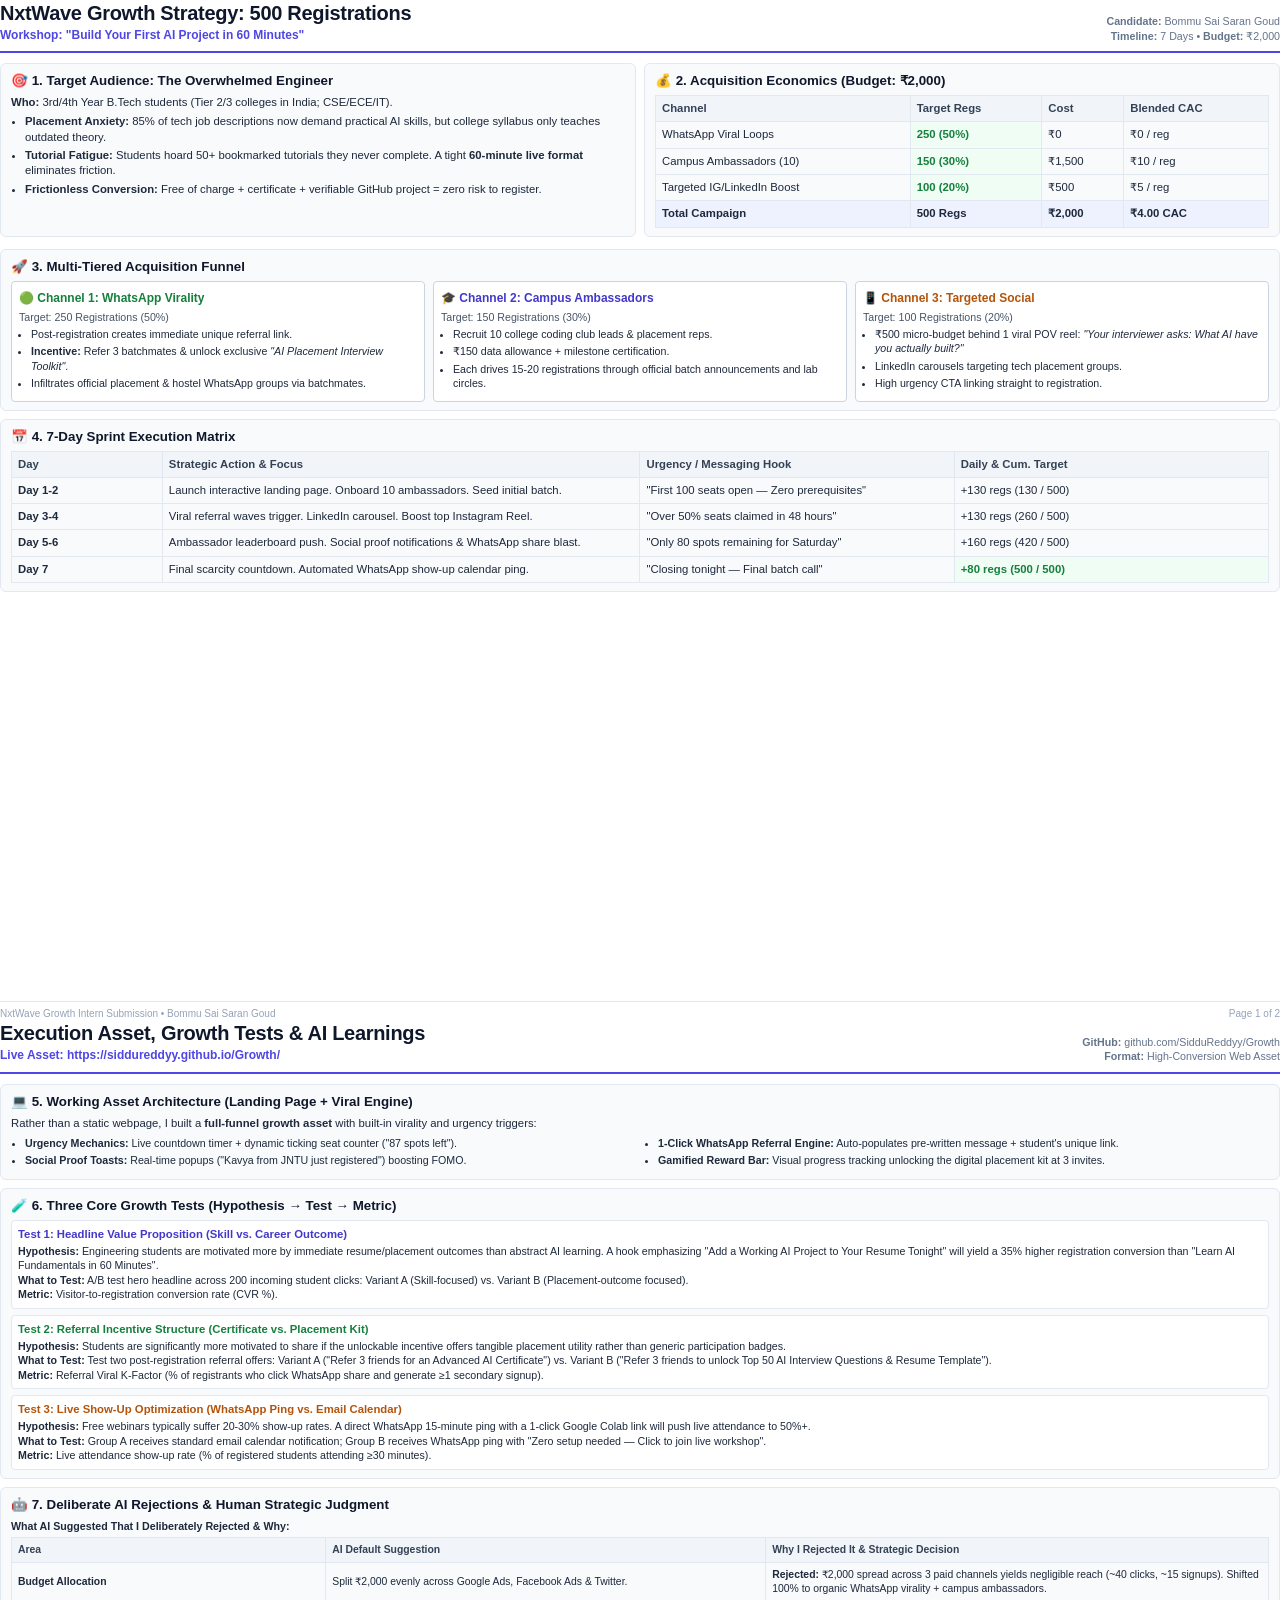
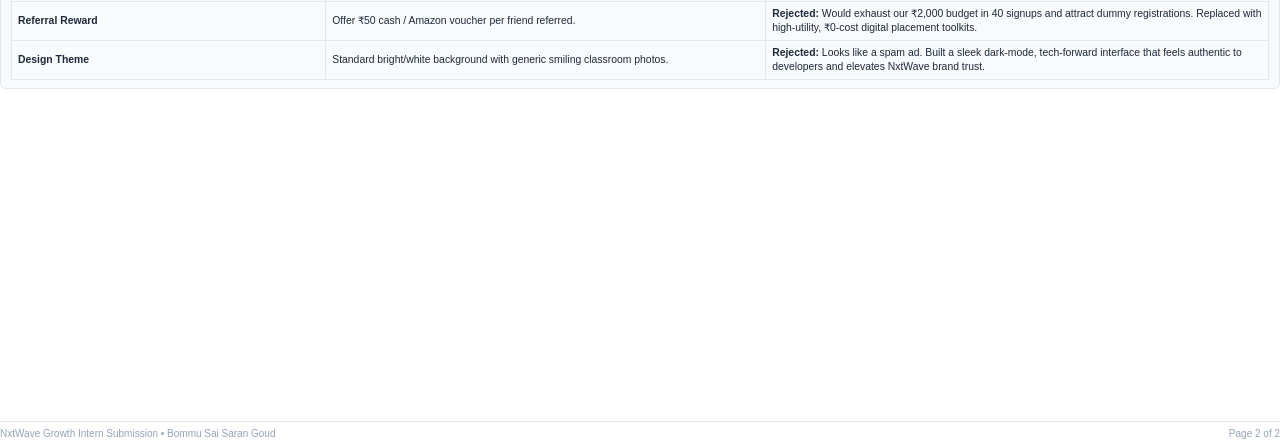
==== submission/growth_plan_print.html @ 1e6e5928 "docs: add 2-page executive Growth Plan PDF" ====
<!DOCTYPE html>
<html lang="en">
<head>
<meta charset="UTF-8">
<title>NxtWave Growth Plan - 500 Registrations in 7 Days</title>
<style>
    @page {
        size: A4 portrait;
        margin: 12mm 14mm 12mm 14mm;
    }
    * {
        box-sizing: border-box;
        margin: 0;
        padding: 0;
        -webkit-print-color-adjust: exact;
        print-color-adjust: exact;
    }
    body {
        font-family: -apple-system, BlinkMacSystemFont, "Segoe UI", Roboto, Helvetica, Arial, sans-serif;
        color: #1e293b;
        background: #ffffff;
        font-size: 10pt;
        line-height: 1.35;
    }
    .page {
        page-break-after: always;
        height: 270mm;
        display: flex;
        flex-direction: column;
        justify-content: space-between;
    }
    .page:last-child {
        page-break-after: avoid;
    }
    .header {
        border-bottom: 2px solid #4f46e5;
        padding-bottom: 8px;
        margin-bottom: 10px;
        display: flex;
        justify-content: space-between;
        align-items: flex-end;
    }
    .header h1 {
        font-size: 15pt;
        color: #0f172a;
        font-weight: 800;
        letter-spacing: -0.3px;
    }
    .header .subtitle {
        font-size: 9pt;
        color: #4f46e5;
        font-weight: 600;
    }
    .header .meta {
        font-size: 8pt;
        color: #64748b;
        text-align: right;
    }
    .badge {
        background: #eef2ff;
        color: #4338ca;
        padding: 2px 7px;
        border-radius: 4px;
        font-size: 8pt;
        font-weight: 700;
        display: inline-block;
    }
    .card {
        background: #f8fafc;
        border: 1px solid #e2e8f0;
        border-radius: 6px;
        padding: 8px 10px;
        margin-bottom: 8px;
    }
    .card-title {
        font-size: 10pt;
        font-weight: 700;
        color: #0f172a;
        margin-bottom: 5px;
        display: flex;
        align-items: center;
        gap: 6px;
    }
    .grid-2 {
        display: grid;
        grid-template-columns: 1fr 1fr;
        gap: 8px;
    }
    .grid-3 {
        display: grid;
        grid-template-columns: 1fr 1fr 1fr;
        gap: 8px;
    }
    table {
        width: 100%;
        border-collapse: collapse;
        font-size: 8.5pt;
        margin-top: 4px;
    }
    th, td {
        padding: 5px 6px;
        border: 1px solid #e2e8f0;
        text-align: left;
    }
    th {
        background: #f1f5f9;
        font-weight: 700;
        color: #334155;
    }
    .highlight-cell {
        background: #f0fdf4;
        font-weight: 700;
        color: #15803d;
    }
    ul {
        margin-left: 14px;
        font-size: 8.5pt;
    }
    li {
        margin-bottom: 3px;
    }
    .metric-pill {
        display: inline-block;
        background: #0f172a;
        color: #ffffff;
        padding: 2px 6px;
        border-radius: 4px;
        font-weight: 700;
        font-size: 7.5pt;
    }
    .footer {
        border-top: 1px solid #e2e8f0;
        padding-top: 5px;
        font-size: 7.5pt;
        color: #94a3b8;
        display: flex;
        justify-content: space-between;
    }
    .quote-box {
        background: #eff6ff;
        border-left: 3px solid #3b82f6;
        padding: 6px 10px;
        font-size: 8.5pt;
        color: #1e3a8a;
        margin: 6px 0;
        font-style: italic;
    }
</style>
</head>
<body>

<!-- PAGE 1: STRATEGY & CHANNELS -->
<div class="page">
    <div>
        <div class="header">
            <div>
                <h1>NxtWave Growth Strategy: 500 Registrations</h1>
                <div class="subtitle">Workshop: "Build Your First AI Project in 60 Minutes"</div>
            </div>
            <div class="meta">
                <div><strong>Candidate:</strong> Bommu Sai Saran Goud</div>
                <div><strong>Timeline:</strong> 7 Days &bull; <strong>Budget:</strong> ₹2,000</div>
            </div>
        </div>

        <div class="grid-2">
            <!-- TARGET AUDIENCE -->
            <div class="card">
                <div class="card-title">🎯 1. Target Audience: The Overwhelmed Engineer</div>
                <p style="font-size: 8.5pt; margin-bottom: 4px;"><strong>Who:</strong> 3rd/4th Year B.Tech students (Tier 2/3 colleges in India; CSE/ECE/IT).</p>
                <ul>
                    <li><strong>Placement Anxiety:</strong> 85% of tech job descriptions now demand practical AI skills, but college syllabus only teaches outdated theory.</li>
                    <li><strong>Tutorial Fatigue:</strong> Students hoard 50+ bookmarked tutorials they never complete. A tight <strong>60-minute live format</strong> eliminates friction.</li>
                    <li><strong>Frictionless Conversion:</strong> Free of charge + certificate + verifiable GitHub project = zero risk to register.</li>
                </ul>
            </div>

            <!-- UNIT ECONOMICS -->
            <div class="card">
                <div class="card-title">💰 2. Acquisition Economics (Budget: ₹2,000)</div>
                <table>
                    <thead>
                        <tr>
                            <th>Channel</th>
                            <th>Target Regs</th>
                            <th>Cost</th>
                            <th>Blended CAC</th>
                        </tr>
                    </thead>
                    <tbody>
                        <tr>
                            <td>WhatsApp Viral Loops</td>
                            <td class="highlight-cell">250 (50%)</td>
                            <td>₹0</td>
                            <td>₹0 / reg</td>
                        </tr>
                        <tr>
                            <td>Campus Ambassadors (10)</td>
                            <td class="highlight-cell">150 (30%)</td>
                            <td>₹1,500</td>
                            <td>₹10 / reg</td>
                        </tr>
                        <tr>
                            <td>Targeted IG/LinkedIn Boost</td>
                            <td class="highlight-cell">100 (20%)</td>
                            <td>₹500</td>
                            <td>₹5 / reg</td>
                        </tr>
                        <tr style="font-weight: 700; background: #eef2ff;">
                            <td>Total Campaign</td>
                            <td>500 Regs</td>
                            <td>₹2,000</td>
                            <td>₹4.00 CAC</td>
                        </tr>
                    </tbody>
                </table>
            </div>
        </div>

        <!-- 3 CHANNELS DEEP DIVE -->
        <div class="card" style="margin-top: 4px;">
            <div class="card-title">🚀 3. Multi-Tiered Acquisition Funnel</div>
            <div class="grid-3">
                <div style="background: #fff; padding: 7px; border: 1px solid #cbd5e1; border-radius: 4px;">
                    <strong style="color: #15803d; font-size: 9pt;">🟢 Channel 1: WhatsApp Virality</strong>
                    <div style="font-size: 8pt; margin: 3px 0; color: #475569;">Target: 250 Registrations (50%)</div>
                    <ul style="font-size: 8pt; margin-left: 12px;">
                        <li>Post-registration creates immediate unique referral link.</li>
                        <li><strong>Incentive:</strong> Refer 3 batchmates & unlock exclusive <em>"AI Placement Interview Toolkit"</em>.</li>
                        <li>Infiltrates official placement & hostel WhatsApp groups via batchmates.</li>
                    </ul>
                </div>
                <div style="background: #fff; padding: 7px; border: 1px solid #cbd5e1; border-radius: 4px;">
                    <strong style="color: #4338ca; font-size: 9pt;">🎓 Channel 2: Campus Ambassadors</strong>
                    <div style="font-size: 8pt; margin: 3px 0; color: #475569;">Target: 150 Registrations (30%)</div>
                    <ul style="font-size: 8pt; margin-left: 12px;">
                        <li>Recruit 10 college coding club leads & placement reps.</li>
                        <li>₹150 data allowance + milestone certification.</li>
                        <li>Each drives 15-20 registrations through official batch announcements and lab circles.</li>
                    </ul>
                </div>
                <div style="background: #fff; padding: 7px; border: 1px solid #cbd5e1; border-radius: 4px;">
                    <strong style="color: #b45309; font-size: 9pt;">📱 Channel 3: Targeted Social</strong>
                    <div style="font-size: 8pt; margin: 3px 0; color: #475569;">Target: 100 Registrations (20%)</div>
                    <ul style="font-size: 8pt; margin-left: 12px;">
                        <li>₹500 micro-budget behind 1 viral POV reel: <em>"Your interviewer asks: What AI have you actually built?"</em></li>
                        <li>LinkedIn carousels targeting tech placement groups.</li>
                        <li>High urgency CTA linking straight to registration.</li>
                    </ul>
                </div>
            </div>
        </div>

        <!-- 7-DAY EXECUTION TIMELINE -->
        <div class="card" style="margin-top: 4px;">
            <div class="card-title">📅 4. 7-Day Sprint Execution Matrix</div>
            <table>
                <thead>
                    <tr>
                        <th style="width: 12%;">Day</th>
                        <th style="width: 38%;">Strategic Action & Focus</th>
                        <th style="width: 25%;">Urgency / Messaging Hook</th>
                        <th style="width: 25%;">Daily & Cum. Target</th>
                    </tr>
                </thead>
                <tbody>
                    <tr>
                        <td><strong>Day 1-2</strong></td>
                        <td>Launch interactive landing page. Onboard 10 ambassadors. Seed initial batch.</td>
                        <td>"First 100 seats open — Zero prerequisites"</td>
                        <td>+130 regs (130 / 500)</td>
                    </tr>
                    <tr>
                        <td><strong>Day 3-4</strong></td>
                        <td>Viral referral waves trigger. LinkedIn carousel. Boost top Instagram Reel.</td>
                        <td>"Over 50% seats claimed in 48 hours"</td>
                        <td>+130 regs (260 / 500)</td>
                    </tr>
                    <tr>
                        <td><strong>Day 5-6</strong></td>
                        <td>Ambassador leaderboard push. Social proof notifications & WhatsApp share blast.</td>
                        <td>"Only 80 spots remaining for Saturday"</td>
                        <td>+160 regs (420 / 500)</td>
                    </tr>
                    <tr>
                        <td><strong>Day 7</strong></td>
                        <td>Final scarcity countdown. Automated WhatsApp show-up calendar ping.</td>
                        <td>"Closing tonight — Final batch call"</td>
                        <td class="highlight-cell">+80 regs (500 / 500)</td>
                    </tr>
                </tbody>
            </table>
        </div>
    </div>

    <div class="footer">
        <span>NxtWave Growth Intern Submission &bull; Bommu Sai Saran Goud</span>
        <span>Page 1 of 2</span>
    </div>
</div>

<!-- PAGE 2: ASSET, 3 TESTS & AI REFLECTION -->
<div class="page">
    <div>
        <div class="header">
            <div>
                <h1>Execution Asset, Growth Tests & AI Learnings</h1>
                <div class="subtitle">Live Asset: https://siddureddyy.github.io/Growth/</div>
            </div>
            <div class="meta">
                <div><strong>GitHub:</strong> github.com/SidduReddyy/Growth</div>
                <div><strong>Format:</strong> High-Conversion Web Asset</div>
            </div>
        </div>

        <!-- WORKING ASSET OVERVIEW -->
        <div class="card">
            <div class="card-title">💻 5. Working Asset Architecture (Landing Page + Viral Engine)</div>
            <p style="font-size: 8.5pt; margin-bottom: 5px;">
                Rather than a static webpage, I built a <strong>full-funnel growth asset</strong> with built-in virality and urgency triggers:
            </p>
            <div class="grid-2">
                <ul style="font-size: 8pt;">
                    <li><strong>Urgency Mechanics:</strong> Live countdown timer + dynamic ticking seat counter ("87 spots left").</li>
                    <li><strong>Social Proof Toasts:</strong> Real-time popups ("Kavya from JNTU just registered") boosting FOMO.</li>
                </ul>
                <ul style="font-size: 8pt;">
                    <li><strong>1-Click WhatsApp Referral Engine:</strong> Auto-populates pre-written message + student's unique link.</li>
                    <li><strong>Gamified Reward Bar:</strong> Visual progress tracking unlocking the digital placement kit at 3 invites.</li>
                </ul>
            </div>
        </div>

        <!-- 3 EXPERIMENTAL TESTS -->
        <div class="card">
            <div class="card-title">🧪 6. Three Core Growth Tests (Hypothesis &rarr; Test &rarr; Metric)</div>
            
            <div style="margin-bottom: 6px; padding: 6px; background: #fff; border: 1px solid #e2e8f0; border-radius: 4px;">
                <div style="font-size: 8.5pt; font-weight: 700; color: #4338ca;">Test 1: Headline Value Proposition (Skill vs. Career Outcome)</div>
                <div style="font-size: 8pt; margin-top: 2px;">
                    <strong>Hypothesis:</strong> Engineering students are motivated more by immediate resume/placement outcomes than abstract AI learning. A hook emphasizing "Add a Working AI Project to Your Resume Tonight" will yield a 35% higher registration conversion than "Learn AI Fundamentals in 60 Minutes".<br>
                    <strong>What to Test:</strong> A/B test hero headline across 200 incoming student clicks: Variant A (Skill-focused) vs. Variant B (Placement-outcome focused).<br>
                    <strong>Metric:</strong> Visitor-to-registration conversion rate (CVR %).
                </div>
            </div>

            <div style="margin-bottom: 6px; padding: 6px; background: #fff; border: 1px solid #e2e8f0; border-radius: 4px;">
                <div style="font-size: 8.5pt; font-weight: 700; color: #15803d;">Test 2: Referral Incentive Structure (Certificate vs. Placement Kit)</div>
                <div style="font-size: 8pt; margin-top: 2px;">
                    <strong>Hypothesis:</strong> Students are significantly more motivated to share if the unlockable incentive offers tangible placement utility rather than generic participation badges.<br>
                    <strong>What to Test:</strong> Test two post-registration referral offers: Variant A ("Refer 3 friends for an Advanced AI Certificate") vs. Variant B ("Refer 3 friends to unlock Top 50 AI Interview Questions & Resume Template").<br>
                    <strong>Metric:</strong> Referral Viral K-Factor (% of registrants who click WhatsApp share and generate &ge;1 secondary signup).
                </div>
            </div>

            <div style="padding: 6px; background: #fff; border: 1px solid #e2e8f0; border-radius: 4px;">
                <div style="font-size: 8.5pt; font-weight: 700; color: #b45309;">Test 3: Live Show-Up Optimization (WhatsApp Ping vs. Email Calendar)</div>
                <div style="font-size: 8pt; margin-top: 2px;">
                    <strong>Hypothesis:</strong> Free webinars typically suffer 20-30% show-up rates. A direct WhatsApp 15-minute ping with a 1-click Google Colab link will push live attendance to 50%+.<br>
                    <strong>What to Test:</strong> Group A receives standard email calendar notification; Group B receives WhatsApp ping with "Zero setup needed &mdash; Click to join live workshop".<br>
                    <strong>Metric:</strong> Live attendance show-up rate (% of registered students attending &ge;30 minutes).
                </div>
            </div>
        </div>

        <!-- AI DELIBERATE REJECTION & LEARNING -->
        <div class="card">
            <div class="card-title">🤖 7. Deliberate AI Rejections & Human Strategic Judgment</div>
            <p style="font-size: 8pt; margin-bottom: 4px;">
                <strong>What AI Suggested That I Deliberately Rejected & Why:</strong>
            </p>
            <table style="font-size: 7.8pt;">
                <thead>
                    <tr>
                        <th style="width: 25%;">Area</th>
                        <th style="width: 35%;">AI Default Suggestion</th>
                        <th style="width: 40%;">Why I Rejected It & Strategic Decision</th>
                    </tr>
                </thead>
                <tbody>
                    <tr>
                        <td><strong>Budget Allocation</strong></td>
                        <td>Split ₹2,000 evenly across Google Ads, Facebook Ads & Twitter.</td>
                        <td><strong>Rejected:</strong> ₹2,000 spread across 3 paid channels yields negligible reach (~40 clicks, ~15 signups). Shifted 100% to organic WhatsApp virality + campus ambassadors.</td>
                    </tr>
                    <tr>
                        <td><strong>Referral Reward</strong></td>
                        <td>Offer ₹50 cash / Amazon voucher per friend referred.</td>
                        <td><strong>Rejected:</strong> Would exhaust our ₹2,000 budget in 40 signups and attract dummy registrations. Replaced with high-utility, ₹0-cost digital placement toolkits.</td>
                    </tr>
                    <tr>
                        <td><strong>Design Theme</strong></td>
                        <td>Standard bright/white background with generic smiling classroom photos.</td>
                        <td><strong>Rejected:</strong> Looks like a spam ad. Built a sleek dark-mode, tech-forward interface that feels authentic to developers and elevates NxtWave brand trust.</td>
                    </tr>
                </tbody>
            </table>
        </div>
    </div>

    <div class="footer">
        <span>NxtWave Growth Intern Submission &bull; Bommu Sai Saran Goud</span>
        <span>Page 2 of 2</span>
    </div>
</div>

</body>
</html>
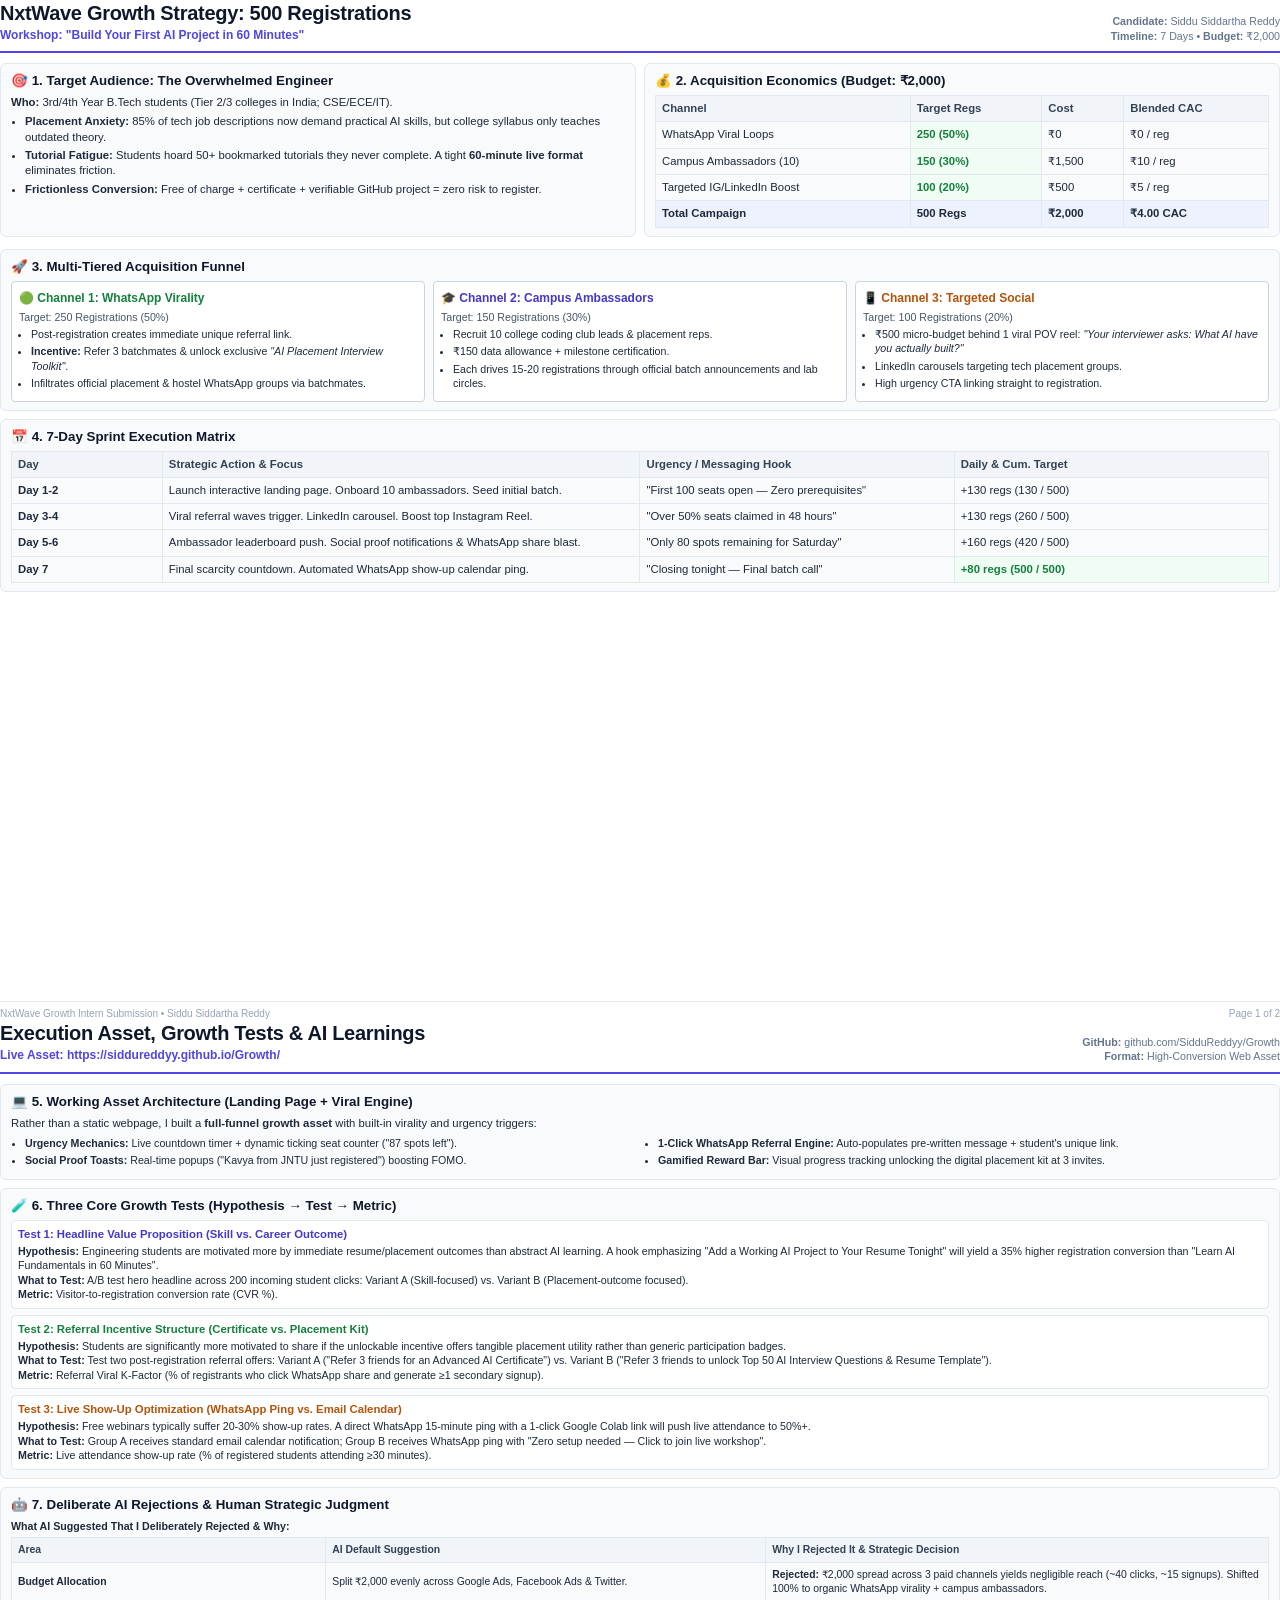
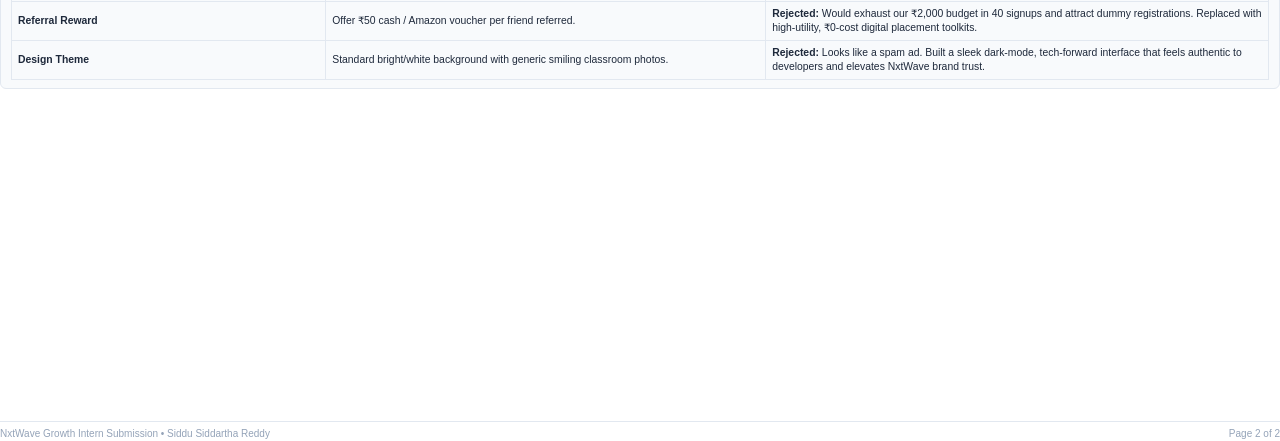
==== commit 07624c11: "feat: complete top 1% overhaul with interactive AI matcher, viral sandbox, 2-page growth PDF, and vi" ====
--- a/submission/growth_plan_print.html
+++ b/submission/growth_plan_print.html
@@ -158,7 +158,7 @@
                 <div class="subtitle">Workshop: "Build Your First AI Project in 60 Minutes"</div>
             </div>
             <div class="meta">
-                <div><strong>Candidate:</strong> Bommu Sai Saran Goud</div>
+                <div><strong>Candidate:</strong> Siddu Siddartha Reddy</div>
                 <div><strong>Timeline:</strong> 7 Days &bull; <strong>Budget:</strong> ₹2,000</div>
             </div>
         </div>
@@ -294,7 +294,7 @@
     </div>
 
     <div class="footer">
-        <span>NxtWave Growth Intern Submission &bull; Bommu Sai Saran Goud</span>
+        <span>NxtWave Growth Intern Submission &bull; Siddu Siddartha Reddy</span>
         <span>Page 1 of 2</span>
     </div>
 </div>
@@ -399,7 +399,7 @@
     </div>
 
     <div class="footer">
-        <span>NxtWave Growth Intern Submission &bull; Bommu Sai Saran Goud</span>
+        <span>NxtWave Growth Intern Submission &bull; Siddu Siddartha Reddy</span>
         <span>Page 2 of 2</span>
     </div>
 </div>
